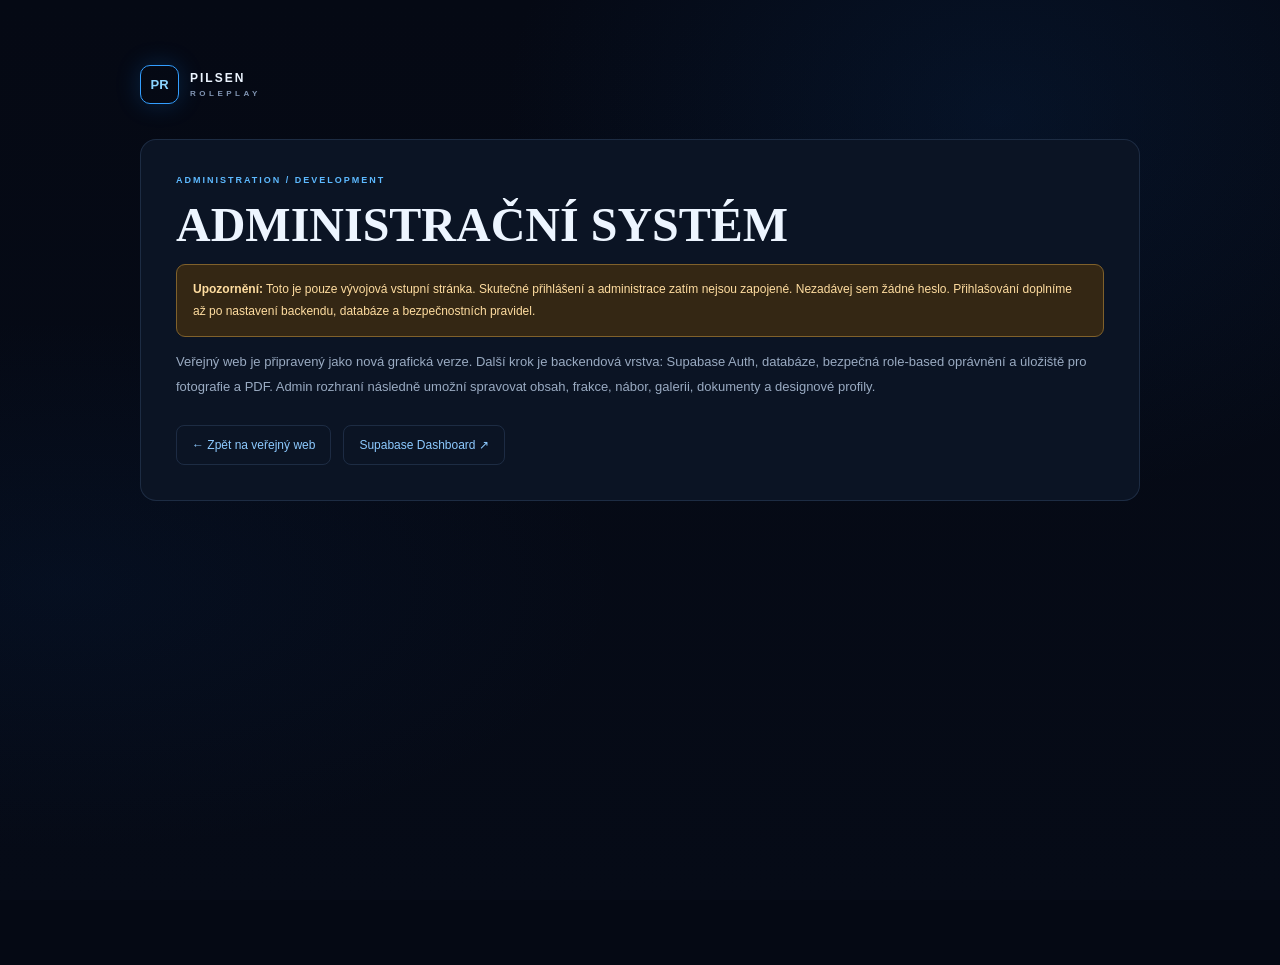
==== admin.html @ 108ab6f1 "Add files via upload" ====
<!doctype html><html lang="cs"><head><meta charset="utf-8"><meta name="viewport" content="width=device-width,initial-scale=1"><title>Pilsen Roleplay | Admin preview</title><link rel="stylesheet" href="styles.css"><style>body{min-height:100vh}.admin-wrap{width:min(1000px,calc(100% - 36px));margin:65px auto}.admin-box{padding:35px;border:1px solid var(--line);border-radius:16px;background:#0b1424}.admin-box h1{font:800 48px 'Barlow Condensed';margin:12px 0}.notice{padding:14px 16px;background:#342714;border:1px solid #80612b;color:#ffdda0;border-radius:9px;font-size:12px;line-height:1.8}.admin-links{display:flex;gap:12px;flex-wrap:wrap;margin-top:25px}.admin-links a{padding:12px 15px;border:1px solid var(--line);border-radius:8px;color:#8dcaff;font-size:12px}.admin-wrap p{color:#9aabc2;font-size:13px;line-height:1.9}</style></head><body><div class="ambient"></div><div class="admin-wrap"><a class="logo" href="index.html"><span class="logo-icon">PR</span><span class="logo-word">PILSEN<small>ROLEPLAY</small></span></a><div class="admin-box" style="margin-top:35px"><div class="section-label">ADMINISTRATION / DEVELOPMENT</div><h1>ADMINISTRAČNÍ SYSTÉM</h1><div class="notice"><b>Upozornění:</b> Toto je pouze vývojová vstupní stránka. Skutečné přihlášení a administrace zatím nejsou zapojené. Nezadávej sem žádné heslo. Přihlašování doplníme až po nastavení backendu, databáze a bezpečnostních pravidel.</div><p>Veřejný web je připravený jako nová grafická verze. Další krok je backendová vrstva: Supabase Auth, databáze, bezpečná role-based oprávnění a úložiště pro fotografie a PDF. Admin rozhraní následně umožní spravovat obsah, frakce, nábor, galerii, dokumenty a designové profily.</p><div class="admin-links"><a href="index.html">← Zpět na veřejný web</a><a href="https://supabase.com/dashboard" target="_blank" rel="noopener">Supabase Dashboard ↗</a></div></div></div></body></html>
---- styles.css ----
*{box-sizing:border-box}html{scroll-behavior:smooth;scroll-padding-top:90px}body{margin:0;background:#050914;color:#edf5ff;font-family:Manrope,Arial,sans-serif;overflow-x:hidden}a{color:inherit;text-decoration:none}:root{--blue:#168cff;--cyan:#65c7ff;--muted:#91a1ba;--line:rgba(122,169,226,.16);--panel:#0b1424}.ambient{position:fixed;inset:0;z-index:-2;pointer-events:none;background:radial-gradient(ellipse at 78% 13%,#0a3c7930,transparent 35%),radial-gradient(ellipse at 5% 65%,#07316b20,transparent 32%),linear-gradient(180deg,#050914,#060b17)}#stars{position:fixed;inset:0;width:100%;height:100%;z-index:-1;pointer-events:none;opacity:.7}.wrap{width:min(1160px,calc(100% - 52px));margin:auto}.header{height:82px;padding:0 max(26px,calc((100vw - 1160px)/2));position:sticky;top:0;z-index:20;display:flex;align-items:center;justify-content:space-between;background:#050914df;backdrop-filter:blur(20px);border-bottom:1px solid var(--line)}.logo{display:flex;align-items:center;gap:11px}.logo-icon{width:39px;height:39px;display:grid;place-items:center;border:1px solid #339eff;border-radius:10px;color:#8bd4ff;font-weight:900;font-size:13px;box-shadow:0 0 25px #168cff35}.logo-word{font-size:12px;letter-spacing:2px;font-weight:900}.logo-word small{display:block;color:#8195b3;font-size:8px;letter-spacing:3.5px;margin-top:4px}.header nav{display:flex;gap:27px}.header nav a{font-size:10px;color:#a9b8ce;transition:.2s}.header nav a:hover{color:#6bc2ff}.header-right{display:flex;align-items:center;gap:12px}.language,.hamburger{background:#0a1424;color:#cde7ff;border:1px solid var(--line);border-radius:8px;padding:10px 12px;font-size:10px}.hamburger{display:none}.button{display:inline-flex;align-items:center;justify-content:center;gap:20px;padding:15px 20px;border-radius:8px;background:linear-gradient(110deg,#086fe0,#169eff);border:1px solid #48b5ff;color:white;font-size:11px;font-weight:800;box-shadow:0 8px 35px #087dff2e;transition:transform .25s,box-shadow .25s}.button:hover{transform:translateY(-3px);box-shadow:0 12px 40px #087dff66}.button-small{padding:11px 14px;font-size:10px}.button-outline{background:#0a1424;border-color:#29415f;box-shadow:none}.hero{min-height:690px;position:relative;overflow:hidden;display:flex;align-items:center}.hero-grid{position:absolute;inset:0;background-image:linear-gradient(#17345514 1px,transparent 1px),linear-gradient(90deg,#17345514 1px,transparent 1px);background-size:70px 70px;mask-image:linear-gradient(90deg,black,transparent 85%);opacity:.55}.hero-content{position:relative;z-index:2;padding-top:55px;padding-bottom:85px}.status-line{font-size:9px;letter-spacing:2px;color:#83a4c9}.status-line i{display:inline-block;width:6px;height:6px;background:#47c4ff;border-radius:50%;box-shadow:0 0 13px #47c4ff;margin-right:8px}.status-divider{color:#3e8fce;margin:0 9px}.hero-kicker{margin-top:55px;color:#5db8ff;font-size:10px;letter-spacing:4px;font-weight:800}.hero h1{font:900 clamp(76px,10vw,130px)/.82 'Barlow Condensed',Impact,sans-serif;letter-spacing:1px;margin:19px 0 27px;max-width:780px}.hero h1 span,h2 em{font-style:normal;color:#3da6ff;text-shadow:0 0 34px #168cff45}.hero-lead{max-width:550px;color:#9eacc1;font-size:13px;line-height:2}.hero-buttons{display:flex;gap:12px;margin-top:30px}.hero-bottom{display:flex;gap:35px;margin-top:72px}.hero-bottom div{display:flex;align-items:center;gap:10px}.hero-bottom strong{font:700 22px 'Barlow Condensed';color:#42aaff}.hero-bottom span{font-size:8px;letter-spacing:1.5px;color:#8295b0}.hero-art{position:absolute;width:550px;height:550px;right:1%;top:75px;pointer-events:none;opacity:.85}.planet{position:absolute;border-radius:50%}.planet-one{width:300px;height:300px;right:95px;top:110px;background:radial-gradient(circle at 35% 30%,#1c5794,#0a1d38 48%,#050914 72%);box-shadow:inset -25px -15px 55px #02050d,0 0 90px #087dff24}.planet-two{width:105px;height:105px;right:30px;top:55px;background:radial-gradient(circle at 30% 25%,#9bdbff,#14548c 50%,#071327 80%);box-shadow:0 0 55px #128bff55}.orbit{position:absolute;border:1px solid #369fff35;border-radius:50%;width:510px;height:190px;right:0;top:170px;transform:rotate(-28deg)}.orbit-two{width:470px;height:260px;right:25px;top:135px;transform:rotate(54deg);border-style:dashed;opacity:.5}.orbit-dot{position:absolute;right:85px;top:360px;width:8px;height:8px;border-radius:50%;background:#79d5ff;box-shadow:0 0 20px #168cff}.hero-coordinate{position:absolute;right:20px;bottom:70px;color:#527aa5;font-size:9px;letter-spacing:2px;line-height:2}.hero-art-label{position:absolute;right:110px;top:245px;text-align:center;font:600 11px 'Barlow Condensed';letter-spacing:7px;color:#a9d8ff;transform:rotate(-12deg);text-shadow:0 0 20px #168cff}.hero-art-label b{font-size:26px;letter-spacing:4px}.scroll-cue{position:absolute;bottom:25px;left:max(26px,calc((100vw - 1160px)/2));font-size:8px;letter-spacing:2px;color:#7086a4}.scroll-cue span{display:inline-block;width:45px;height:1px;background:#248fe5;vertical-align:middle;margin-left:12px}.ticker{overflow:hidden;white-space:nowrap;border-block:1px solid var(--line);padding:16px 0;background:#091323;color:#8ba4c2;font-size:9px;letter-spacing:3px}.ticker div{width:max-content;animation:marquee 42s linear infinite}.ticker b{color:#4baeff;margin:0 26px}.section{padding-top:110px;padding-bottom:110px}.section-label{font-size:9px;letter-spacing:2px;color:#5db9ff;font-weight:800}.section-label span{color:#8397b4;margin-left:10px}.split-heading{display:grid;grid-template-columns:1fr 1fr;gap:50px;align-items:end;margin-top:25px}.section h2,.final-cta h2{font:800 clamp(55px,7vw,82px)/.88 'Barlow Condensed';letter-spacing:.5px;margin:0}.intro-copy{max-width:490px}.intro-copy .lead{font-size:19px;color:#e7f2ff;font-weight:700;line-height:1.5}.intro-copy p:not(.lead){font-size:12px;color:var(--muted);line-height:2}.underlink{display:inline-flex;gap:20px;align-items:center;color:#72c4ff;font-size:10px;font-weight:800;margin-top:13px}.values{display:grid;grid-template-columns:repeat(3,1fr);gap:15px;margin-top:65px}.value-card{position:relative;padding:28px;min-height:230px;border:1px solid var(--line);border-radius:13px;background:linear-gradient(145deg,#101d31c9,#080f1c);transition:.25s}.value-card:hover{transform:translateY(-5px);border-color:#248ce877;box-shadow:0 15px 40px #00152e55}.value-card>span{font-size:8px;letter-spacing:2px;color:#6895c5}.value-symbol{font-size:27px;color:#52b7ff;margin:29px 0 19px;text-shadow:0 0 20px #168cff}.value-card h3{font-size:15px;margin:0 0 9px}.value-card p{font-size:11px;color:var(--muted);line-height:1.8;margin:0}.section-dark{background:linear-gradient(180deg,#091321,#070d19);border-block:1px solid var(--line)}.section-heading{display:flex;justify-content:space-between;align-items:end;gap:30px;margin:24px 0 40px}.section-heading>div>p{font-size:12px;color:var(--muted);line-height:1.8;max-width:490px}.heading-index{font-size:8px;letter-spacing:2px;color:#5b7798;padding-bottom:8px}.faction-list{border-top:1px solid var(--line)}.faction-card{display:grid;grid-template-columns:65px 1fr 170px 30px;align-items:center;gap:23px;padding:24px 15px;border-bottom:1px solid var(--line);transition:.25s}.faction-card:hover{background:linear-gradient(90deg,#0b2340aa,transparent);padding-left:24px}.faction-icon{width:52px;height:52px;border:1px solid #27649a66;background:#0b2541;border-radius:12px;display:grid;place-items:center;font-size:23px;color:#70c5ff}.faction-icon.medical{color:#77e3d2;background:#0b292b}.faction-icon.fire{color:#ffad76;background:#2a1b1b}.faction-icon.civic{color:#c5baff;background:#1c1a35}.faction-main small{font-size:8px;letter-spacing:2px;color:#65baff}.faction-main h3{font-size:16px;margin:6px 0}.faction-main p{font-size:10px;color:#8fa1bb;margin:0}.faction-meta{text-align:right}.faction-meta span{display:block;color:#68819f;font-size:7px;letter-spacing:1.5px}.faction-meta b{display:block;font:700 21px 'Barlow Condensed';color:#3d9ff1;margin-top:6px}.card-arrow{color:#5baeff;font-size:19px}.recruit-panel{position:relative;overflow:hidden;padding:50px;border:1px solid #1c5b91;border-radius:18px;background:linear-gradient(110deg,#0d1f35,#091321 75%);box-shadow:0 25px 70px #00142a55}.recruit-orb{position:absolute;width:370px;height:370px;border-radius:50%;right:-120px;top:-160px;background:#087dff;filter:blur(120px);opacity:.18}.recruit-content{position:relative;display:grid;grid-template-columns:1.1fr .9fr;gap:50px;align-items:center;margin-top:35px}.recruit-content h2{font:800 clamp(55px,6vw,76px)/.9 'Barlow Condensed';margin:0}.recruit-content p{max-width:430px;color:var(--muted);font-size:12px;line-height:1.9}.recruit-steps>div{display:flex;align-items:center;gap:17px;padding:12px 0;border-bottom:1px solid var(--line);font-size:11px;color:#c7d8ec}.recruit-steps>div b{font:700 19px 'Barlow Condensed';color:#4dafff}.recruit-steps .button{margin-top:22px}.news-grid{display:grid;grid-template-columns:1.3fr .7fr;gap:17px}.news-feature,.news-aside{border:1px solid var(--line);border-radius:14px;background:#0a1423;overflow:hidden}.news-image{height:220px;position:relative;display:flex;align-items:center;justify-content:center;background:radial-gradient(ellipse at 50% 70%,#12528d,#0b1b31 48%,#08101e 78%);font:800 40px 'Barlow Condensed';letter-spacing:7px;color:#a5d9ff}.news-image:before{content:"";position:absolute;inset:0;background-image:linear-gradient(45deg,transparent 49.8%,#69baff18 50%,transparent 50.2%);background-size:35px 35px}.news-image span{position:relative}.news-image b{position:absolute;right:20px;top:20px;font-size:12px;color:#65baff}.news-meta{font-size:8px;letter-spacing:2px;color:#62baff;margin:24px 25px 10px}.news-feature h3,.news-feature p{margin-left:25px;margin-right:25px}.news-feature h3{font-size:18px}.news-feature p{font-size:11px;color:var(--muted);line-height:1.8;margin-bottom:28px}.news-aside{padding:28px;background:linear-gradient(145deg,#10233a,#0a1321)}.news-aside-top{display:flex;justify-content:space-between;font-size:8px;letter-spacing:1.5px;color:#75baff}.news-aside-top i{font-style:normal;color:#65d8b0}.news-aside h3{font:800 48px/.9 'Barlow Condensed';margin:55px 0 12px}.news-aside p{font-size:11px;line-height:1.9;color:var(--muted)}.gallery-grid{display:grid;grid-template-columns:1.3fr 1fr 1fr;gap:14px;margin-top:35px}.gallery-tile{height:245px;position:relative;overflow:hidden;border:1px solid #24476c;border-radius:13px;background:radial-gradient(ellipse at 50% 70%,#124476,#0a1728 65%,#070d18);display:flex;align-items:center;justify-content:center;flex-direction:column;gap:12px;transition:.3s}.gallery-tile:before{content:"";position:absolute;inset:0;background:linear-gradient(135deg,transparent 35%,#56b7ff10 50%,transparent 65%);transform:translateX(-100%);transition:.6s}.gallery-tile:hover:before{transform:translateX(100%)}.gallery-tile span{font-size:8px;letter-spacing:2px;color:#72bfff}.gallery-tile b{font:800 29px 'Barlow Condensed';letter-spacing:4px;color:#c4e6ff}.gallery-large{height:300px}.gallery-note{font-size:10px;color:#7187a4;margin-top:17px}.rules-layout{display:grid;grid-template-columns:1fr 1fr;gap:70px;align-items:center}.rules-layout h2{font-size:clamp(46px,5vw,65px);margin:25px 0}.rules-layout>div>p{font-size:12px;line-height:2;color:var(--muted);max-width:500px}.rule-docs{display:grid;gap:12px}.rule-doc{display:flex;align-items:center;gap:15px;padding:18px;border:1px solid var(--line);border-radius:11px;background:#0c1727}.pdf{padding:11px 9px;border:1px solid #3a8dce;border-radius:7px;color:#71c4ff;font-size:9px;font-weight:900}.rule-doc div{flex:1}.rule-doc b,.rule-doc small{display:block}.rule-doc b{font-size:11px}.rule-doc small{font-size:9px;color:#8095b1;margin-top:5px}.lock{font-size:7px;letter-spacing:1px;color:#6884a5}.final-cta{text-align:center;position:relative;padding-top:115px;padding-bottom:120px;overflow:hidden}.final-cta>span{font-size:9px;letter-spacing:4px;color:#6ebfff}.final-cta h2{margin:22px 0 30px;font-size:clamp(65px,8vw,95px)}.cta-glow{position:absolute;z-index:-1;width:500px;height:220px;left:50%;top:45%;transform:translate(-50%,-50%);background:#087dff;filter:blur(150px);opacity:.15}.footer{min-height:90px;padding:20px max(26px,calc((100vw - 1160px)/2));display:flex;align-items:center;justify-content:space-between;gap:20px;border-top:1px solid var(--line);color:#647b99;font-size:8px;letter-spacing:1.2px}.footer>a:last-child{color:#7da8d3;font-size:8px}@keyframes marquee{to{transform:translateX(-30%)}}@media(max-width:850px){.header nav{display:none;position:absolute;top:81px;left:0;right:0;background:#07101e;padding:24px;flex-direction:column;border-bottom:1px solid var(--line)}.header nav.open{display:flex}.hamburger{display:block}.header-right .button{display:none}.hero-art{right:-310px;opacity:.45}.hero-content{padding-top:80px}.split-heading,.recruit-content,.rules-layout{grid-template-columns:1fr}.values{grid-template-columns:1fr}.section-heading{align-items:start;flex-direction:column}.faction-card{grid-template-columns:55px 1fr 25px}.faction-meta{display:none}.news-grid{grid-template-columns:1fr}.gallery-grid{grid-template-columns:1fr 1fr}.gallery-large{grid-column:span 2}.recruit-panel{padding:30px}.footer{flex-wrap:wrap}}@media(max-width:520px){.wrap{width:calc(100% - 34px)}.header{padding:0 17px}.hero{min-height:650px}.hero h1{font-size:70px}.hero-kicker{margin-top:40px}.hero-buttons{flex-direction:column;align-items:flex-start}.hero-bottom{gap:13px;flex-wrap:wrap;margin-top:48px}.hero-bottom span{font-size:7px}.section{padding-top:75px;padding-bottom:75px}.gallery-grid{grid-template-columns:1fr}.gallery-large{grid-column:auto;height:230px}.gallery-tile{height:190px}.rule-doc{flex-wrap:wrap}.lock{width:100%;padding-left:55px}.footer{padding:22px 17px}.status-line{font-size:7px;letter-spacing:1px}}@media(prefers-reduced-motion:reduce){*,*::before,*::after{scroll-behavior:auto!important;animation:none!important;transition:none!important}}
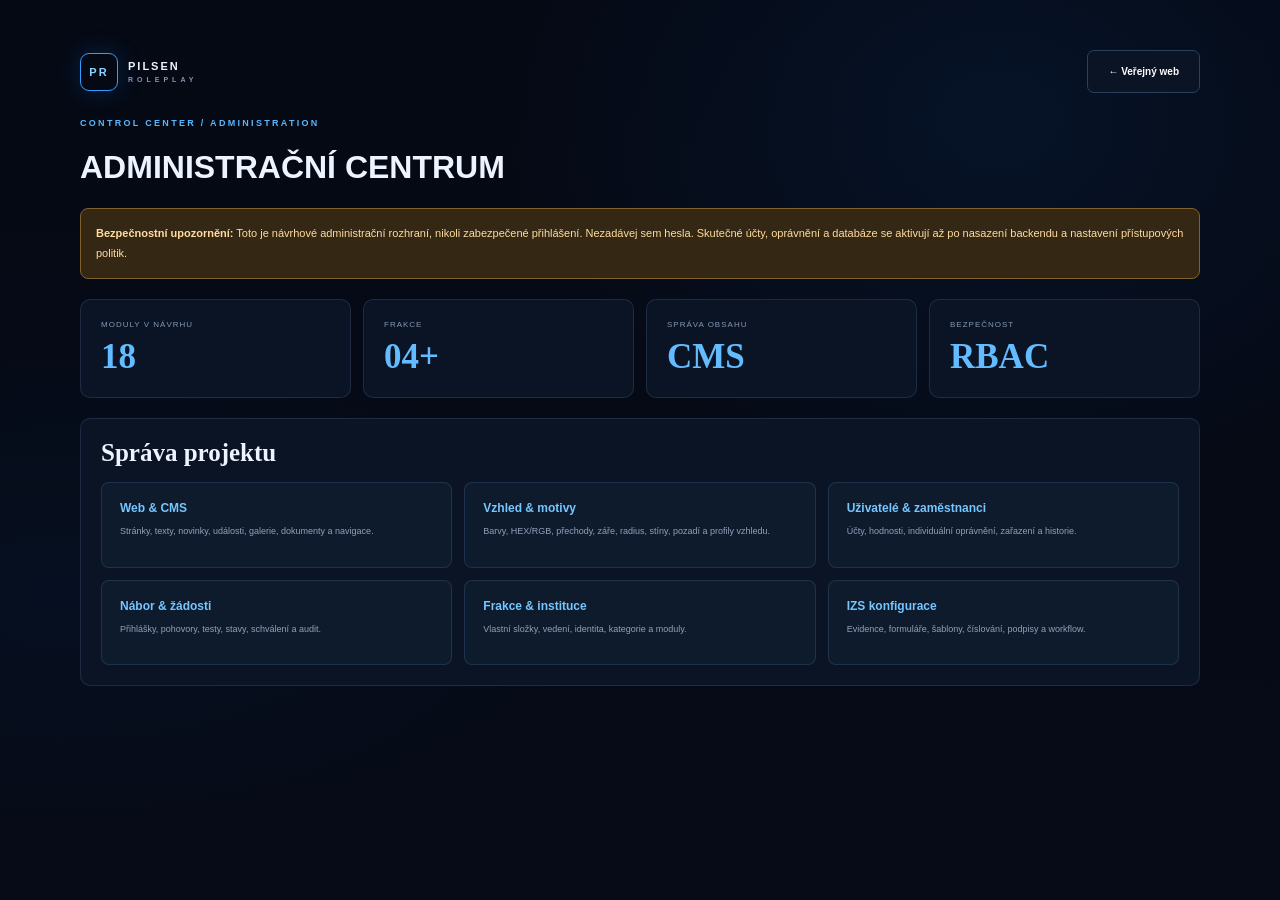
==== commit 9c7c3353: "Add files via upload" ====
--- a/admin.html
+++ b/admin.html
@@ -1 +1 @@
-<!doctype html><html lang="cs"><head><meta charset="utf-8"><meta name="viewport" content="width=device-width,initial-scale=1"><title>Pilsen Roleplay | Admin preview</title><link rel="stylesheet" href="styles.css"><style>body{min-height:100vh}.admin-wrap{width:min(1000px,calc(100% - 36px));margin:65px auto}.admin-box{padding:35px;border:1px solid var(--line);border-radius:16px;background:#0b1424}.admin-box h1{font:800 48px 'Barlow Condensed';margin:12px 0}.notice{padding:14px 16px;background:#342714;border:1px solid #80612b;color:#ffdda0;border-radius:9px;font-size:12px;line-height:1.8}.admin-links{display:flex;gap:12px;flex-wrap:wrap;margin-top:25px}.admin-links a{padding:12px 15px;border:1px solid var(--line);border-radius:8px;color:#8dcaff;font-size:12px}.admin-wrap p{color:#9aabc2;font-size:13px;line-height:1.9}</style></head><body><div class="ambient"></div><div class="admin-wrap"><a class="logo" href="index.html"><span class="logo-icon">PR</span><span class="logo-word">PILSEN<small>ROLEPLAY</small></span></a><div class="admin-box" style="margin-top:35px"><div class="section-label">ADMINISTRATION / DEVELOPMENT</div><h1>ADMINISTRAČNÍ SYSTÉM</h1><div class="notice"><b>Upozornění:</b> Toto je pouze vývojová vstupní stránka. Skutečné přihlášení a administrace zatím nejsou zapojené. Nezadávej sem žádné heslo. Přihlašování doplníme až po nastavení backendu, databáze a bezpečnostních pravidel.</div><p>Veřejný web je připravený jako nová grafická verze. Další krok je backendová vrstva: Supabase Auth, databáze, bezpečná role-based oprávnění a úložiště pro fotografie a PDF. Admin rozhraní následně umožní spravovat obsah, frakce, nábor, galerii, dokumenty a designové profily.</p><div class="admin-links"><a href="index.html">← Zpět na veřejný web</a><a href="https://supabase.com/dashboard" target="_blank" rel="noopener">Supabase Dashboard ↗</a></div></div></div></body></html>+<!doctype html><html lang="cs"><head><meta charset="utf-8"><meta name="viewport" content="width=device-width,initial-scale=1"><title>PR — Administrační centrum</title><link rel="stylesheet" href="app.css"><style>.shell{width:min(1120px,calc(100% - 36px));margin:50px auto}.adminhead{display:flex;justify-content:space-between;align-items:center;margin-bottom:25px}.adminhead h1{font:800 48px 'Barlow Condensed';margin:15px 0}.warning{padding:15px;border:1px solid #80612b;background:#342714;color:#ffdda0;border-radius:8px;font-size:11px;line-height:1.8}.dashgrid{display:grid;grid-template-columns:repeat(4,1fr);gap:12px;margin:20px 0}.metric,.panel{border:1px solid var(--line);background:#0b1424;border-radius:10px;padding:20px}.metric small{display:block;color:#8298b5;font-size:8px;letter-spacing:1px}.metric b{display:block;font:800 35px 'Barlow Condensed';color:#63bcff;margin-top:8px}.panel h2{font:700 25px 'Barlow Condensed';margin:0 0 15px}.tiles{display:grid;grid-template-columns:repeat(3,1fr);gap:12px}.tile{padding:18px;border:1px solid var(--line);border-radius:8px;background:#0d1b2d}.tile b{display:block;color:#76c6ff;font-size:12px}.tile p{font-size:9px;line-height:1.7;color:#91a1ba}@media(max-width:700px){.dashgrid{grid-template-columns:repeat(2,1fr)}.tiles{grid-template-columns:1fr}}</style></head><body><div class="ambient"></div><div class="shell"><div class="adminhead"><a class="brand" href="index.html"><span class="brand-mark">PR</span><span>PILSEN <small>ROLEPLAY</small></span></a><a class="btn btn-ghost" href="index.html">← Veřejný web</a></div><div class="section-tag">CONTROL CENTER / ADMINISTRATION</div><h1>ADMINISTRAČNÍ CENTRUM</h1><div class="warning"><b>Bezpečnostní upozornění:</b> Toto je návrhové administrační rozhraní, nikoli zabezpečené přihlášení. Nezadávej sem hesla. Skutečné účty, oprávnění a databáze se aktivují až po nasazení backendu a nastavení přístupových politik.</div><div class="dashgrid"><div class="metric"><small>MODULY V NÁVRHU</small><b>18</b></div><div class="metric"><small>FRAKCE</small><b>04+</b></div><div class="metric"><small>SPRÁVA OBSAHU</small><b>CMS</b></div><div class="metric"><small>BEZPEČNOST</small><b>RBAC</b></div></div><div class="panel"><h2>Správa projektu</h2><div class="tiles"><div class="tile"><b>Web & CMS</b><p>Stránky, texty, novinky, události, galerie, dokumenty a navigace.</p></div><div class="tile"><b>Vzhled & motivy</b><p>Barvy, HEX/RGB, přechody, záře, radius, stíny, pozadí a profily vzhledu.</p></div><div class="tile"><b>Uživatelé & zaměstnanci</b><p>Účty, hodnosti, individuální oprávnění, zařazení a historie.</p></div><div class="tile"><b>Nábor & žádosti</b><p>Přihlášky, pohovory, testy, stavy, schválení a audit.</p></div><div class="tile"><b>Frakce & instituce</b><p>Vlastní složky, vedení, identita, kategorie a moduly.</p></div><div class="tile"><b>IZS konfigurace</b><p>Evidence, formuláře, šablony, číslování, podpisy a workflow.</p></div></div></div></div></body></html>
--- a/app.css
+++ b/app.css
@@ -0,0 +1 @@
+*{box-sizing:border-box}html{scroll-behavior:smooth;scroll-padding-top:90px}body{margin:0;background:#050914;color:#edf4ff;font-family:Manrope,Arial,sans-serif;overflow-x:hidden}a{color:inherit;text-decoration:none}button{font:inherit;cursor:pointer}:root{--blue:#168cff;--cyan:#65c7ff;--muted:#91a1ba;--line:rgba(122,169,226,.16);--panel:#0b1424}#particles{position:fixed;inset:0;width:100%;height:100%;z-index:-1;pointer-events:none;opacity:.62}.ambient{position:fixed;inset:0;z-index:-2;pointer-events:none;background:radial-gradient(ellipse at 78% 13%,#0a3c7930,transparent 35%),radial-gradient(ellipse at 5% 65%,#07316b20,transparent 32%),linear-gradient(180deg,#050914,#060b17)}.container{width:min(1160px,calc(100% - 48px));margin:auto}.topbar{height:78px;padding:0 max(24px,calc((100vw - 1160px)/2));position:sticky;top:0;z-index:30;display:flex;align-items:center;justify-content:space-between;background:#050914eF;backdrop-filter:blur(20px);border-bottom:1px solid var(--line)}.brand{display:flex;align-items:center;gap:10px;font-weight:900;font-size:11px;letter-spacing:2px}.brand small{display:block;font-size:7px;letter-spacing:4px;color:#8097b8;margin-top:4px}.brand-mark{width:38px;height:38px;display:grid;place-items:center;border:1px solid #329cff;border-radius:9px;color:#8bd4ff;box-shadow:0 0 24px #168cff35}.topbar nav{display:flex;gap:23px}.topbar nav a{font-size:10px;color:#9fb0c7;transition:.2s}.topbar nav a:hover{color:#6bc2ff}.top-actions{display:flex;gap:10px;align-items:center}.lang,.menu-btn{border:1px solid var(--line);border-radius:7px;padding:10px;background:#0b1728;color:#a8c7e8;font-size:9px}.menu-btn{display:none}.btn{display:inline-flex;align-items:center;justify-content:center;gap:20px;padding:15px 20px;border:1px solid #48b5ff;border-radius:7px;background:linear-gradient(110deg,#086fe0,#169eff);color:white;font-size:10px;font-weight:800;box-shadow:0 8px 35px #087dff2e;transition:.25s}.btn:hover{transform:translateY(-3px);box-shadow:0 12px 40px #087dff66}.btn-small{padding:11px 14px}.btn-ghost{background:#0a1424;border-color:#29415f;box-shadow:none}.hero{min-height:720px;position:relative;display:flex;align-items:center;overflow:hidden;padding:85px max(24px,calc((100vw - 1160px)/2)) 95px}.hero:after{content:"";position:absolute;inset:0;background:linear-gradient(90deg,#050914 0%,#050914ee 42%,#05091433 100%),radial-gradient(ellipse at 75% 50%,#0a3d7244,transparent 45%);pointer-events:none}.hero-image-overlay{position:absolute;inset:0;background-image:linear-gradient(#1734550d 1px,transparent 1px),linear-gradient(90deg,#1734550d 1px,transparent 1px);background-size:65px 65px;mask-image:linear-gradient(90deg,black,transparent)}.hero-copy{position:relative;z-index:2;max-width:690px}.eyebrow,.micro,.section-tag{font-size:9px;letter-spacing:2.3px;color:#79bfff;font-weight:800}.eyebrow i,.live-label i{display:inline-block;width:6px;height:6px;background:#4dc6ff;border-radius:50%;box-shadow:0 0 14px #4dc6ff;margin-right:9px}.micro{margin-top:58px;letter-spacing:4px;color:#5db8ff}.hero h1{font:900 clamp(65px,9vw,116px)/.83 'Barlow Condensed',Impact,sans-serif;letter-spacing:.5px;margin:18px 0 24px}.hero h1 em,h2 em{font-style:normal;color:#3da6ff;text-shadow:0 0 32px #168cff45}.hero-copy>p{max-width:540px;color:#a3b2c8;font-size:12px;line-height:2}.hero-ctas{display:flex;gap:12px;margin-top:29px}.hero-stats{display:flex;gap:35px;margin-top:67px}.hero-stats div{display:flex;align-items:center;gap:10px}.hero-stats b{font:800 22px 'Barlow Condensed';color:#55b6ff}.hero-stats span{font-size:7px;letter-spacing:1.5px;color:#8196b3}.hero-visual{position:absolute;right:3%;top:90px;width:520px;height:520px;z-index:1}.city-core{position:absolute;inset:130px;border-radius:50%;display:flex;flex-direction:column;align-items:center;justify-content:center;background:radial-gradient(circle at 35% 25%,#1a5286,#0b203d 55%,#040a14 80%);box-shadow:inset -25px -25px 50px #02050c,0 0 100px #087dff27;border:1px solid #3b91cf40;transform:rotate(-13deg)}.city-core span{font-size:9px;letter-spacing:6px;color:#91cfff}.city-core b{font:900 100px 'Barlow Condensed';color:#d5edff;text-shadow:0 0 40px #168cff66}.city-core small{font-size:7px;letter-spacing:4px;color:#72b8f2}.city-ring{position:absolute;left:0;top:160px;width:520px;height:200px;border:1px solid #3a9bdf44;border-radius:50%;transform:rotate(-27deg)}.ring-b{top:130px;left:22px;transform:rotate(58deg);width:470px;height:270px;border-style:dashed;opacity:.65}.float-tag{position:absolute;padding:10px 13px;background:#0a192bdc;border:1px solid #28517a;border-radius:7px;font-size:7px;letter-spacing:1.5px;color:#a7d7ff;backdrop-filter:blur(10px)}.float-tag i{color:#52c4ff;margin-left:7px}.tag-a{top:95px;left:15px}.tag-b{bottom:90px;right:5px}.coordinates{position:absolute;right:0;bottom:30px;color:#527aa5;font-size:8px;letter-spacing:2px;line-height:2}.hero-foot{position:absolute;bottom:25px;left:max(24px,calc((100vw - 1160px)/2));z-index:3;font-size:7px;letter-spacing:2px;color:#7188a6}.hero-foot span{display:inline-block;width:42px;height:1px;background:#268fe8;vertical-align:middle;margin:0 12px}.marquee{overflow:hidden;white-space:nowrap;border-block:1px solid var(--line);padding:16px 0;background:#091323;color:#8ba4c2;font-size:8px;letter-spacing:3px}.marquee div{width:max-content;animation:marquee 45s linear infinite}.marquee b{color:#4baeff;margin:0 27px}.section{padding-top:105px;padding-bottom:105px}.section-tag{color:#58b7ff}.section-title-row{display:grid;grid-template-columns:1.1fr .9fr;gap:50px;align-items:end;margin:25px 0 42px}.section h2,.portal-callout h2,.closing h2{font:800 clamp(50px,6.6vw,78px)/.9 'Barlow Condensed';margin:0;letter-spacing:.5px}.section-intro{max-width:470px}.section-intro strong{font-size:16px}.section-intro p,.rules-layout p,.portal-callout p{font-size:11px;line-height:2;color:var(--muted)}.feature-grid{display:grid;grid-template-columns:repeat(3,1fr);gap:14px}.feature{min-height:220px;padding:25px;border:1px solid var(--line);border-radius:11px;background:linear-gradient(145deg,#101d31c9,#080f1c);transition:.25s}.feature:hover{transform:translateY(-5px);border-color:#248ce877}.feature span{font-size:7px;letter-spacing:2px;color:#6895c5}.feature>b{display:block;font-size:28px;color:#58b9ff;margin:27px 0 16px}.feature h3{font-size:14px;margin:0 0 9px}.feature p{font-size:10px;color:var(--muted);line-height:1.8;margin:0}.section-alt{background:linear-gradient(180deg,#091321,#070d19);border-block:1px solid var(--line)}.departments{border-top:1px solid var(--line)}.department{display:grid;grid-template-columns:36px 56px 1fr 250px 20px;align-items:center;gap:17px;padding:22px 12px;border-bottom:1px solid var(--line);transition:.2s}.department:hover{background:linear-gradient(90deg,#0b2340aa,transparent);padding-left:20px}.dept-no{font:700 19px 'Barlow Condensed';color:#398fda}.dept-icon{width:48px;height:48px;border:1px solid #27649a66;background:#0b2541;border-radius:11px;display:grid;place-items:center;color:#70c5ff;font-size:21px}.dept-icon.ems{color:#77e3d2;background:#0b292b}.dept-icon.fire{color:#ffad76;background:#2a1b1b}.dept-icon.civic{color:#c5baff;background:#1c1a35}.dept-copy small{font-size:7px;letter-spacing:2px;color:#65baff}.dept-copy h3{font-size:14px;margin:5px 0}.dept-copy p{font-size:9px;color:#8fa1bb;margin:0;line-height:1.7}.dept-pills{display:flex;gap:5px;flex-wrap:wrap}.dept-pills span{font-size:6px;letter-spacing:1px;color:#8ca9c8;border:1px solid #29435f;padding:6px;border-radius:4px}.department>a{font-size:18px;color:#5baeff}.news-layout{display:grid;grid-template-columns:1.25fr .75fr;gap:15px}.news-main,.news-side{border:1px solid var(--line);border-radius:12px;background:#0a1423;overflow:hidden}.news-art{height:225px;position:relative;display:flex;align-items:center;justify-content:center;background:radial-gradient(ellipse at 50% 70%,#12528d,#0b1b31 48%,#08101e);color:#c9eaff}.news-art:before{content:"";position:absolute;inset:0;background-image:linear-gradient(45deg,transparent 49.8%,#69baff18 50%,transparent 50.2%);background-size:35px 35px}.news-art span,.news-art b,.news-art small{position:absolute}.news-art span{top:20px;left:22px;font-size:7px;letter-spacing:2px}.news-art b{font:900 100px 'Barlow Condensed';text-shadow:0 0 45px #168cff66}.news-art b span{position:static;color:#36a8ff}.news-art small{bottom:18px;right:22px;font-size:7px;letter-spacing:2px}.news-meta{font-size:7px;letter-spacing:1.7px;color:#62baff;margin:23px 24px 10px}.news-meta i{font-style:normal;margin:0 8px}.news-main h3,.news-main>p{margin-left:24px;margin-right:24px}.news-main h3{font-size:18px}.news-main>p{font-size:10px;color:var(--muted);line-height:1.8;margin-bottom:25px}.news-side{padding:28px;background:linear-gradient(145deg,#10233a,#0a1321)}.live-label{font-size:7px;letter-spacing:1.5px;color:#75baff}.news-side h3{font:800 49px/.9 'Barlow Condensed';margin:55px 0 12px}.news-side p{font-size:10px;line-height:1.9;color:var(--muted)}.text-link{display:inline-block;margin-top:15px;color:#72c4ff;font-size:10px;font-weight:800}.gallery{display:grid;grid-template-columns:1.2fr .8fr .8fr;grid-template-rows:190px 150px;gap:13px}.gallery-card{position:relative;overflow:hidden;border:1px solid #24476c;border-radius:10px;background:radial-gradient(ellipse at 50% 70%,#124476,#0a1728 65%,#070d18);display:flex;align-items:center;justify-content:center;flex-direction:column;gap:10px;transition:.3s}.gallery-card:after{content:"";position:absolute;inset:0;background:linear-gradient(135deg,transparent 35%,#56b7ff10 50%,transparent 65%);transform:translateX(-100%);transition:.7s}.gallery-card:hover:after{transform:translateX(100%)}.gallery-card span{font-size:7px;letter-spacing:2px;color:#72bfff}.gallery-card b{font:800 27px/.9 'Barlow Condensed';letter-spacing:3px;text-align:center;color:#c4e6ff}.g-one{grid-row:span 2}.g-four{grid-column:span 2}.note{font-size:9px;color:#7187a4;margin-top:15px}.rules-layout{display:grid;grid-template-columns:1fr 1fr;gap:65px;align-items:center}.rules-layout h2{font-size:clamp(47px,5vw,65px)}.documents{display:grid;gap:11px}.document{display:flex;align-items:center;gap:13px;padding:17px;border:1px solid var(--line);border-radius:9px;background:#0c1727}.document>b{padding:10px;border:1px solid #3a8dce;border-radius:6px;color:#71c4ff;font-size:8px}.document div{flex:1}.document strong,.document small{display:block}.document strong{font-size:10px}.document small{font-size:8px;color:#8095b1;margin-top:4px}.document>span{font-size:6px;letter-spacing:1px;color:#6884a5}.portal-callout{display:grid;grid-template-columns:1fr .7fr;gap:60px;align-items:center;padding-top:15px;padding-bottom:15px}.portal-callout p{max-width:520px}.portal-actions{display:grid;gap:11px;justify-items:start}.portal-actions small{font-size:8px;color:#7286a1}.closing{text-align:center;padding-top:105px;padding-bottom:110px}.closing>span{font-size:8px;letter-spacing:4px;color:#6ebfff}.closing h2{margin:22px 0 28px;font-size:clamp(65px,8vw,92px)}.footer{min-height:90px;padding:20px max(24px,calc((100vw - 1160px)/2));display:flex;align-items:center;justify-content:space-between;gap:18px;border-top:1px solid var(--line);color:#647b99;font-size:7px;letter-spacing:1px}.footer>a:last-child{color:#7da8d3}@keyframes marquee{to{transform:translateX(-30%)}}@media(max-width:900px){.topbar nav{display:none;position:absolute;top:77px;left:0;right:0;padding:20px;background:#07101e;flex-direction:column;border-bottom:1px solid var(--line)}.topbar nav.open{display:flex}.menu-btn{display:block}.hero-visual{right:-300px;opacity:.42}.section-title-row,.portal-callout,.rules-layout{grid-template-columns:1fr}.department{grid-template-columns:28px 50px 1fr 20px}.dept-pills{display:none}.feature-grid{grid-template-columns:1fr}.news-layout{grid-template-columns:1fr}.footer{flex-wrap:wrap}}@media(max-width:560px){.container{width:calc(100% - 34px)}.topbar{padding:0 17px}.top-actions>.btn{display:none}.hero{min-height:670px;padding:75px 17px}.hero h1{font-size:67px}.hero-visual{right:-390px;opacity:.27}.hero-ctas{flex-direction:column;align-items:flex-start}.hero-stats{gap:13px;flex-wrap:wrap;margin-top:48px}.hero-stats span{font-size:6px}.section{padding-top:75px;padding-bottom:75px}.section-title-row{gap:20px}.department{grid-template-columns:23px 44px 1fr 15px;gap:10px;padding:17px 3px}.dept-icon{width:40px;height:40px}.dept-copy h3{font-size:12px}.dept-copy p{font-size:8px}.gallery{grid-template-columns:1fr 1fr;grid-template-rows:160px 140px}.g-one{grid-row:auto}.g-four{grid-column:span 2}.document{flex-wrap:wrap}.document>span{width:100%;padding-left:52px}.footer{padding:20px 17px}}@media(prefers-reduced-motion:reduce){*,*::before,*::after{scroll-behavior:auto!important;animation:none!important;transition:none!important}}
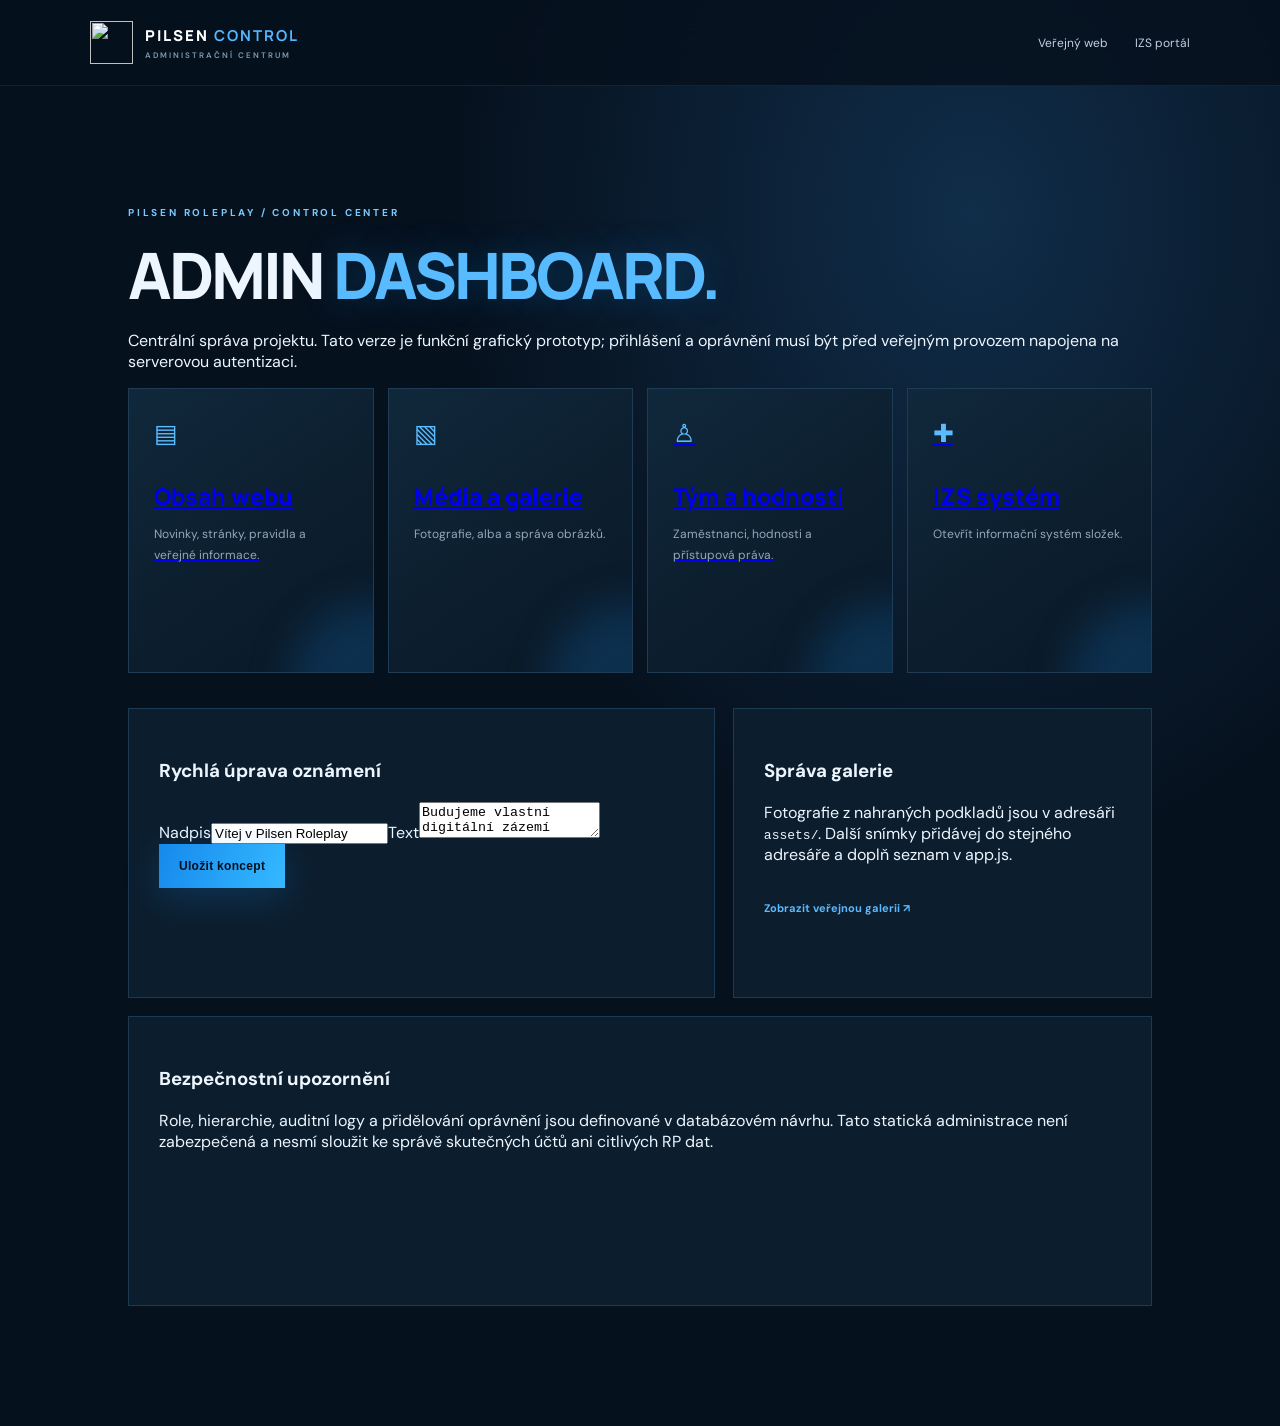
==== commit 94412c7a: "Add files via upload" ====
--- a/admin.html
+++ b/admin.html
@@ -1 +1 @@
-<!doctype html><html lang="cs"><head><meta charset="utf-8"><meta name="viewport" content="width=device-width,initial-scale=1"><title>PR — Administrační centrum</title><link rel="stylesheet" href="app.css"><style>.shell{width:min(1120px,calc(100% - 36px));margin:50px auto}.adminhead{display:flex;justify-content:space-between;align-items:center;margin-bottom:25px}.adminhead h1{font:800 48px 'Barlow Condensed';margin:15px 0}.warning{padding:15px;border:1px solid #80612b;background:#342714;color:#ffdda0;border-radius:8px;font-size:11px;line-height:1.8}.dashgrid{display:grid;grid-template-columns:repeat(4,1fr);gap:12px;margin:20px 0}.metric,.panel{border:1px solid var(--line);background:#0b1424;border-radius:10px;padding:20px}.metric small{display:block;color:#8298b5;font-size:8px;letter-spacing:1px}.metric b{display:block;font:800 35px 'Barlow Condensed';color:#63bcff;margin-top:8px}.panel h2{font:700 25px 'Barlow Condensed';margin:0 0 15px}.tiles{display:grid;grid-template-columns:repeat(3,1fr);gap:12px}.tile{padding:18px;border:1px solid var(--line);border-radius:8px;background:#0d1b2d}.tile b{display:block;color:#76c6ff;font-size:12px}.tile p{font-size:9px;line-height:1.7;color:#91a1ba}@media(max-width:700px){.dashgrid{grid-template-columns:repeat(2,1fr)}.tiles{grid-template-columns:1fr}}</style></head><body><div class="ambient"></div><div class="shell"><div class="adminhead"><a class="brand" href="index.html"><span class="brand-mark">PR</span><span>PILSEN <small>ROLEPLAY</small></span></a><a class="btn btn-ghost" href="index.html">← Veřejný web</a></div><div class="section-tag">CONTROL CENTER / ADMINISTRATION</div><h1>ADMINISTRAČNÍ CENTRUM</h1><div class="warning"><b>Bezpečnostní upozornění:</b> Toto je návrhové administrační rozhraní, nikoli zabezpečené přihlášení. Nezadávej sem hesla. Skutečné účty, oprávnění a databáze se aktivují až po nasazení backendu a nastavení přístupových politik.</div><div class="dashgrid"><div class="metric"><small>MODULY V NÁVRHU</small><b>18</b></div><div class="metric"><small>FRAKCE</small><b>04+</b></div><div class="metric"><small>SPRÁVA OBSAHU</small><b>CMS</b></div><div class="metric"><small>BEZPEČNOST</small><b>RBAC</b></div></div><div class="panel"><h2>Správa projektu</h2><div class="tiles"><div class="tile"><b>Web & CMS</b><p>Stránky, texty, novinky, události, galerie, dokumenty a navigace.</p></div><div class="tile"><b>Vzhled & motivy</b><p>Barvy, HEX/RGB, přechody, záře, radius, stíny, pozadí a profily vzhledu.</p></div><div class="tile"><b>Uživatelé & zaměstnanci</b><p>Účty, hodnosti, individuální oprávnění, zařazení a historie.</p></div><div class="tile"><b>Nábor & žádosti</b><p>Přihlášky, pohovory, testy, stavy, schválení a audit.</p></div><div class="tile"><b>Frakce & instituce</b><p>Vlastní složky, vedení, identita, kategorie a moduly.</p></div><div class="tile"><b>IZS konfigurace</b><p>Evidence, formuláře, šablony, číslování, podpisy a workflow.</p></div></div></div></div></body></html>+<!doctype html><html lang="cs"><head><meta charset="utf-8"><meta name="viewport" content="width=device-width,initial-scale=1"><title>Administrace | Pilsen Roleplay</title><link rel="stylesheet" href="style.css"></head><body><header class="nav"><a class="brand" href="index.html"><img src="assets/logo.png"><span>PILSEN <b>CONTROL</b><small>ADMINISTRAČNÍ CENTRUM</small></span></a><nav><a href="index.html">Veřejný web</a><a href="portal.html">IZS portál</a></nav></header><main class="section"><div class="section-label">PILSEN ROLEPLAY / CONTROL CENTER</div><h2>ADMIN <em>DASHBOARD.</em></h2><p class="lead">Centrální správa projektu. Tato verze je funkční grafický prototyp; přihlášení a oprávnění musí být před veřejným provozem napojena na serverovou autentizaci.</p><div class="dept-grid"><a class="dept" href="#content"><div class="dept-icon">▤</div><h3>Obsah webu</h3><p>Novinky, stránky, pravidla a veřejné informace.</p></a><a class="dept" href="#media"><div class="dept-icon">▧</div><h3>Média a galerie</h3><p>Fotografie, alba a správa obrázků.</p></a><a class="dept" href="#team"><div class="dept-icon">♙</div><h3>Tým a hodnosti</h3><p>Zaměstnanci, hodnosti a přístupová práva.</p></a><a class="dept" href="portal.html"><div class="dept-icon">✚</div><h3>IZS systém</h3><p>Otevřít informační systém složek.</p></a></div><div class="news-grid" style="margin-top:35px"><div class="news-card" id="content" style="padding:30px"><h3>Rychlá úprava oznámení</h3><label>Nadpis<input id="headline" value="Vítej v Pilsen Roleplay"></label><label>Text<textarea id="message">Budujeme vlastní digitální zázemí projektu.</textarea></label><button class="button primary" onclick="localStorage.setItem('pr-news',JSON.stringify({h:headline.value,m:message.value}));alert('Uloženo pouze v tomto prohlížeči – pro ostrý provoz je potřeba databáze.')">Uložit koncept</button></div><div class="news-card" id="media" style="padding:30px"><h3>Správa galerie</h3><p>Fotografie z nahraných podkladů jsou v adresáři <code>assets/</code>. Další snímky přidávej do stejného adresáře a doplň seznam v app.js.</p><a class="text-link" href="index.html#galerie">Zobrazit veřejnou galerii ↗</a></div></div><div class="news-card" id="team" style="padding:30px;margin-top:18px"><h3>Bezpečnostní upozornění</h3><p>Role, hierarchie, auditní logy a přidělování oprávnění jsou definované v databázovém návrhu. Tato statická administrace není zabezpečená a nesmí sloužit ke správě skutečných účtů ani citlivých RP dat.</p></div></main><script>const s=JSON.parse(localStorage.getItem('pr-news')||'null');if(s){headline.value=s.h;message.value=s.m}</script></body></html>
--- a/style.css
+++ b/style.css
@@ -0,0 +1 @@
+@import url('https://fonts.googleapis.com/css2?family=DM+Sans:wght@400;500;600;700&family=Manrope:wght@400;500;600;700;800&display=swap');:root{--bg:#06111e;--panel:#0b1b2b;--blue:#299cff;--cyan:#70d7ff;--text:#edf6ff;--muted:#91a7bb;--line:#1b344b}*{box-sizing:border-box}html{scroll-behavior:smooth}body{margin:0;background:radial-gradient(ellipse at 76% 15%,#102d49 0,transparent 38%),var(--bg);color:var(--text);font-family:'DM Sans',sans-serif;overflow-x:hidden}.stars{position:fixed;inset:0;pointer-events:none;opacity:.16;background-image:radial-gradient(#9bd7ff 1px,transparent 1px);background-size:47px 47px;mask-image:linear-gradient(#000,transparent 80%);z-index:-1}.nav{height:86px;display:flex;align-items:center;justify-content:space-between;padding:0 7vw;border-bottom:1px solid #ffffff12;position:sticky;top:0;background:#06111edb;backdrop-filter:blur(18px);z-index:20}.brand{display:flex;align-items:center;gap:12px;color:white;text-decoration:none;font:800 15px Manrope;letter-spacing:2px}.brand img{width:43px;height:43px;object-fit:contain}.brand small{display:block;color:#829bb0;font:600 8px 'DM Sans';letter-spacing:2px;margin-top:4px}.brand b{color:#54b7ff}.nav nav{display:flex;align-items:center;gap:27px}.nav nav a,footer a{color:#c0d0df;text-decoration:none;font-size:12px}.nav nav a:hover,footer a:hover{color:#65c2ff}.navbtn{border:1px solid #299cff80;padding:12px 18px;border-radius:4px}.menu{display:none;background:none;color:white;border:0;font-size:25px}.hero{min-height:690px;padding:95px 9vw 75px;display:grid;grid-template-columns:1fr 1fr;align-items:center;position:relative;max-width:1600px;margin:auto}.eyebrow,.section-label{font-size:10px;letter-spacing:2.8px;color:#79caff;font-weight:700}.eyebrow i,.pulse{display:inline-block;width:7px;height:7px;border-radius:50%;background:#43b5ff;box-shadow:0 0 14px #43b5ff;margin-right:10px}.hero h1,h2{font:800 clamp(55px,7vw,100px)/.99 Manrope;letter-spacing:-5px;margin:24px 0}.hero h1 em,h2 em{font-style:normal;color:#58baff;text-shadow:0 0 35px #178de944}.hero-copy>p{max-width:490px;color:#a6bacb;line-height:1.8;font-size:16px}.actions{display:flex;gap:14px;margin-top:32px}.button{display:inline-flex;align-items:center;gap:20px;padding:15px 20px;text-decoration:none;border:1px solid #31516c;color:white;font-size:12px;font-weight:700;letter-spacing:.3px;background:transparent;cursor:pointer}.button.primary{background:linear-gradient(110deg,#1689ed,#35b9ff);border:0;color:#04101c;box-shadow:0 10px 35px #1689ed35}.button:hover{transform:translateY(-2px);filter:brightness(1.12)}.hero-meta{display:flex;gap:25px;margin-top:55px;color:#8199ae;font-size:9px;letter-spacing:1.3px}.hero-meta strong{color:#4bb6ff;margin-right:7px}.hero-visual{height:480px;position:relative;display:grid;place-items:center}.orb{width:400px;height:400px;border-radius:50%;background:radial-gradient(circle,#1d8cdd55,transparent 67%);filter:blur(8px);position:absolute}.hero-image{width:88%;height:365px;overflow:hidden;border:1px solid #4bb6ff55;transform:skewY(-3deg);box-shadow:0 30px 90px #0009,0 0 45px #208de622}.hero-image img{width:100%;height:100%;object-fit:cover;filter:saturate(.8);transform:skewY(3deg) scale(1.08)}.float-card{position:absolute;bottom:32px;left:0;background:#0c2032eF;border:1px solid #31516c;padding:17px 20px;display:flex;align-items:center;gap:12px;box-shadow:0 20px 40px #0008}.float-card b,.float-card small{display:block;font-size:10px;letter-spacing:1px}.float-card small{font-size:8px;color:#8da8bd;margin-top:5px}.float-card>strong{color:#5abaff;margin-left:25px}.vertical{position:absolute;right:0;writing-mode:vertical-rl;color:#6b8298;letter-spacing:3px;font-size:8px}.scroll{position:absolute;bottom:24px;left:9vw;font-size:8px;letter-spacing:2px;color:#7791a7}.scroll span{color:#50baff;margin-left:14px}.ticker{overflow:hidden;border-block:1px solid #ffffff12;background:#091827;padding:17px 0;white-space:nowrap;color:#a6bdd0;font-size:10px;letter-spacing:2px}.ticker div{word-spacing:10px;text-align:center}.ticker b{color:#40aaff;margin:0 25px}.section{padding:120px 10vw;max-width:1600px;margin:auto}.intro{display:grid;grid-template-columns:.75fr 1.25fr;gap:8vw}.intro h2,.section h2,.rules h2{font-size:clamp(42px,5vw,68px);letter-spacing:-3px}.intro p{color:#9db1c3;line-height:1.9;max-width:690px;font-size:14px}.intro .lead{font-size:20px;color:#e3f1fc;line-height:1.5}.text-link{display:inline-block;color:#63bdff;text-decoration:none;font-size:12px;font-weight:700;margin-top:20px}.text-link span{margin-left:20px}.section-head{display:flex;justify-content:space-between;align-items:end;margin-bottom:45px}.section-head h2{margin-bottom:0}.section-head>p{max-width:330px;color:#93a9bc;line-height:1.8;font-size:13px}.dept-grid{display:grid;grid-template-columns:repeat(4,1fr);gap:14px}.dept{min-height:285px;padding:28px 25px;background:linear-gradient(145deg,#10283b,#091725);border:1px solid #203c54;position:relative;overflow:hidden}.dept:after{content:'';position:absolute;width:170px;height:170px;border-radius:50%;right:-85px;bottom:-100px;background:#168ce933;filter:blur(20px)}.dept-icon{font-size:25px;color:#5bbcff;margin-bottom:30px}.dept small,.news-card span{font-size:9px;letter-spacing:2px;color:#76bff2}.dept h3{font:800 23px Manrope;margin:12px 0}.dept p,.dept a{font-size:12px;color:#91a8bb;line-height:1.7}.dept a{display:inline-block;color:#5bbaff;text-decoration:none;margin-top:16px}.medical .dept-icon{color:#65e5d2}.fire .dept-icon{color:#ff9e75}.civic .dept-icon{color:#b4a2ff}.quote-band{padding:85px 15vw;text-align:center;background:linear-gradient(110deg,#0a2135,#0b2a43,#081a2b);border-block:1px solid #245075}.quote-mark{font:100px Georgia;color:#3faeff;height:65px}.quote-band p{font:600 clamp(22px,3vw,37px)/1.45 Manrope}.quote-band em{font-style:normal;color:#58baff}.quote-band span{font-size:9px;letter-spacing:3px;color:#88a4b9}.news-grid{display:grid;grid-template-columns:1.4fr 1fr;gap:18px}.news-card{background:#0c1e2e;border:1px solid #1c3a52;min-height:290px}.featured{display:grid;grid-template-columns:1fr 1fr}.featured img{width:100%;height:100%;object-fit:cover;min-height:290px}.news-content{padding:32px}.news-content h3,.mini h3{font:700 23px Manrope}.news-content p,.mini p{color:#93a9bb;font-size:12px;line-height:1.8}.news-card a{color:#5bbaff;text-decoration:none;font-size:11px}.mini{padding:34px;position:relative}.news-number{font:800 60px Manrope;color:#163d5c;margin-bottom:15px}.gallery-grid{display:grid;grid-template-columns:repeat(4,1fr);gap:12px;margin-bottom:25px}.gallery-item{height:190px;overflow:hidden;border:1px solid #23425a;background:#102438;cursor:pointer;position:relative}.gallery-item img{width:100%;height:100%;object-fit:cover;transition:.5s}.gallery-item:hover img{transform:scale(1.08);filter:brightness(1.15)}.gallery-item:after{content:'PILSEN ROLEPLAY ↗';position:absolute;bottom:12px;left:13px;font-size:8px;letter-spacing:1.5px;text-shadow:0 2px 8px #000}.rules{padding:75px 10vw;background:linear-gradient(100deg,#0d2b45,#0a1a2a);border-block:1px solid #244661;display:flex;justify-content:space-between;align-items:center}.rules h2{margin:15px 0}.rules p{max-width:550px;color:#9eb4c7;font-size:13px;line-height:1.8}.rule-actions{display:flex;gap:12px;flex-wrap:wrap}footer{padding:40px 8vw;display:flex;align-items:center;justify-content:space-between;gap:20px;border-top:1px solid #ffffff12}footer p{font-size:10px;color:#71889c}footer div{display:flex;gap:20px}#morePhotos{margin-top:15px}@media(max-width:900px){.nav{padding:0 5vw}.menu{display:block}.nav nav{display:none;position:absolute;top:85px;left:0;right:0;padding:25px;background:#081827;flex-direction:column;align-items:flex-start}.nav nav.open{display:flex}.hero{grid-template-columns:1fr;padding:70px 7vw 80px}.hero-visual{height:340px;margin-top:35px}.hero-image{height:270px}.hero-meta{flex-wrap:wrap}.intro{grid-template-columns:1fr;gap:20px}.section{padding:80px 7vw}.dept-grid{grid-template-columns:repeat(2,1fr)}.section-head{align-items:start;gap:20px;flex-direction:column}.news-grid{grid-template-columns:1fr}.gallery-grid{grid-template-columns:repeat(2,1fr)}.rules{padding:65px 7vw;display:block}.rule-actions{margin-top:25px}footer{flex-wrap:wrap}}@media(max-width:520px){.hero h1{font-size:59px;letter-spacing:-3px}.actions{flex-direction:column;align-items:flex-start}.hero-meta{gap:13px}.dept-grid{grid-template-columns:1fr}.featured{grid-template-columns:1fr}.featured img{height:190px;min-height:0}.gallery-item{height:140px}.quote-band{padding:65px 8vw}.rules h2{font-size:43px}footer{align-items:flex-start;flex-direction:column}}
